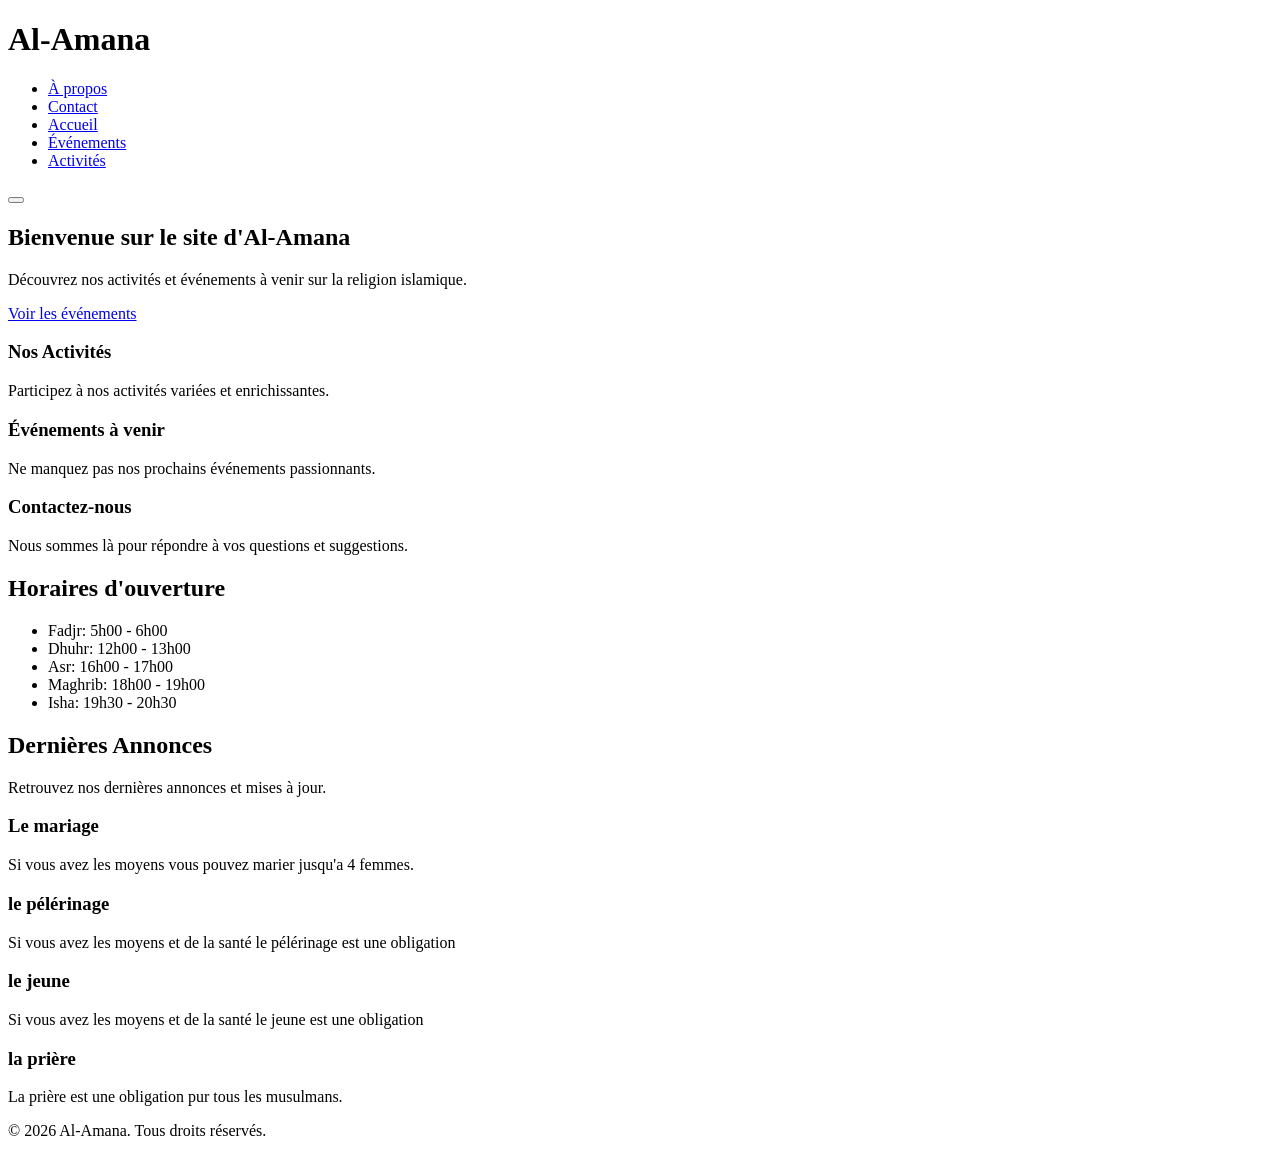
==== index.html @ 6936b7d3 "structure HTML des 5 pages" ====
<!DOCTYPE html> 
<html lang="fr">
<head>
    <meta charset="UTF-8">
    <link rel="stylesheet" href="style.css">
    <meta name="viewport" content="width=device-width, initial-scale=1.0">
    <title>Al-Amana</title>
</head>
<body>

        <header>
          <div class="logo">
              <h1>Al-Amana</h1>
          </div>
            <nav> 
                <ul>
                    <li><a href="apropos.html" >À propos</a></li>
                    <li><a href="contact.html" >Contact</a></li>
                    <li><a href="index.html" class="active" >Accueil</a></li>
                    <li><a href="evenements.html" >Événements</a></li>
                    <li><a href="activites.html" >Activités</a></li>
                </ul>
            </nav>
            <button class="menu-burger">
                <span></span>
                <span></span>  
                <span></span>
            </button>
        </header> 

        <main>
            <section class="hero">
                <h2>Bienvenue sur le site d'Al-Amana</h2>
                <p>Découvrez nos activités et événements à venir sur la religion islamique.</p>
                <a href="evenements.html" class="btn">Voir les événements</a>
            </section>
            <section class="features">
                <div class="feature">
                    <h3>Nos Activités</h3>
                    <p>Participez à nos activités variées et enrichissantes.</p>
                </div>
                <div class="feature">
                    <h3>Événements à venir</h3>
                    <p>Ne manquez pas nos prochains événements passionnants.</p>
                </div>
                <div class="feature">
                    <h3>Contactez-nous</h3>
                    <p>Nous sommes là pour répondre à vos questions et suggestions.</p>
                </div>
            </section>
            <section class="horaires">
                <h2>Horaires d'ouverture</h2>
                <ul>
                    <li>Fadjr: 5h00 - 6h00</li>
                    <li>Dhuhr: 12h00 - 13h00</li>
                    <li>Asr: 16h00 - 17h00</li>
                    <li>Maghrib: 18h00 - 19h00</li>
                    <li>Isha: 19h30 - 20h30</li>
                </ul>
            </section>
            <section class="annonces">
                        <h2>Dernières Annonces</h2>
                        <p>Retrouvez nos dernières annonces et mises à jour.</p>
                    
                   
                        <article class="annonce">
                        <h3>Le mariage</h3>
                        <p>Si vous avez les moyens vous pouvez marier jusqu'a 4 femmes.</p>
                        </article>
                    
                   
                        <article class="annonce">
                            <h3>le pélérinage</h3>
                            <p>Si vous avez les moyens et de la santé le pélérinage est une obligation</p>
                        </article>
                   
                   
                        <article class="annonce">
                            <h3>le jeune</h3>
                            <p>Si vous avez les moyens et de la santé le jeune est une obligation</p>
                        </article>
                    
                        <article class="annonce">
                            <h3>la prière</h3>
                            <p>La prière est une obligation pur tous les musulmans.</p>
                        </article>
            </section>
        </main> 
        <footer>
            <p>&copy; 2026 Al-Amana. Tous droits réservés.</p>
        </footer>

<script src="script.js"></script>
</body>
</html>
---- style.css ----
.logo{

}
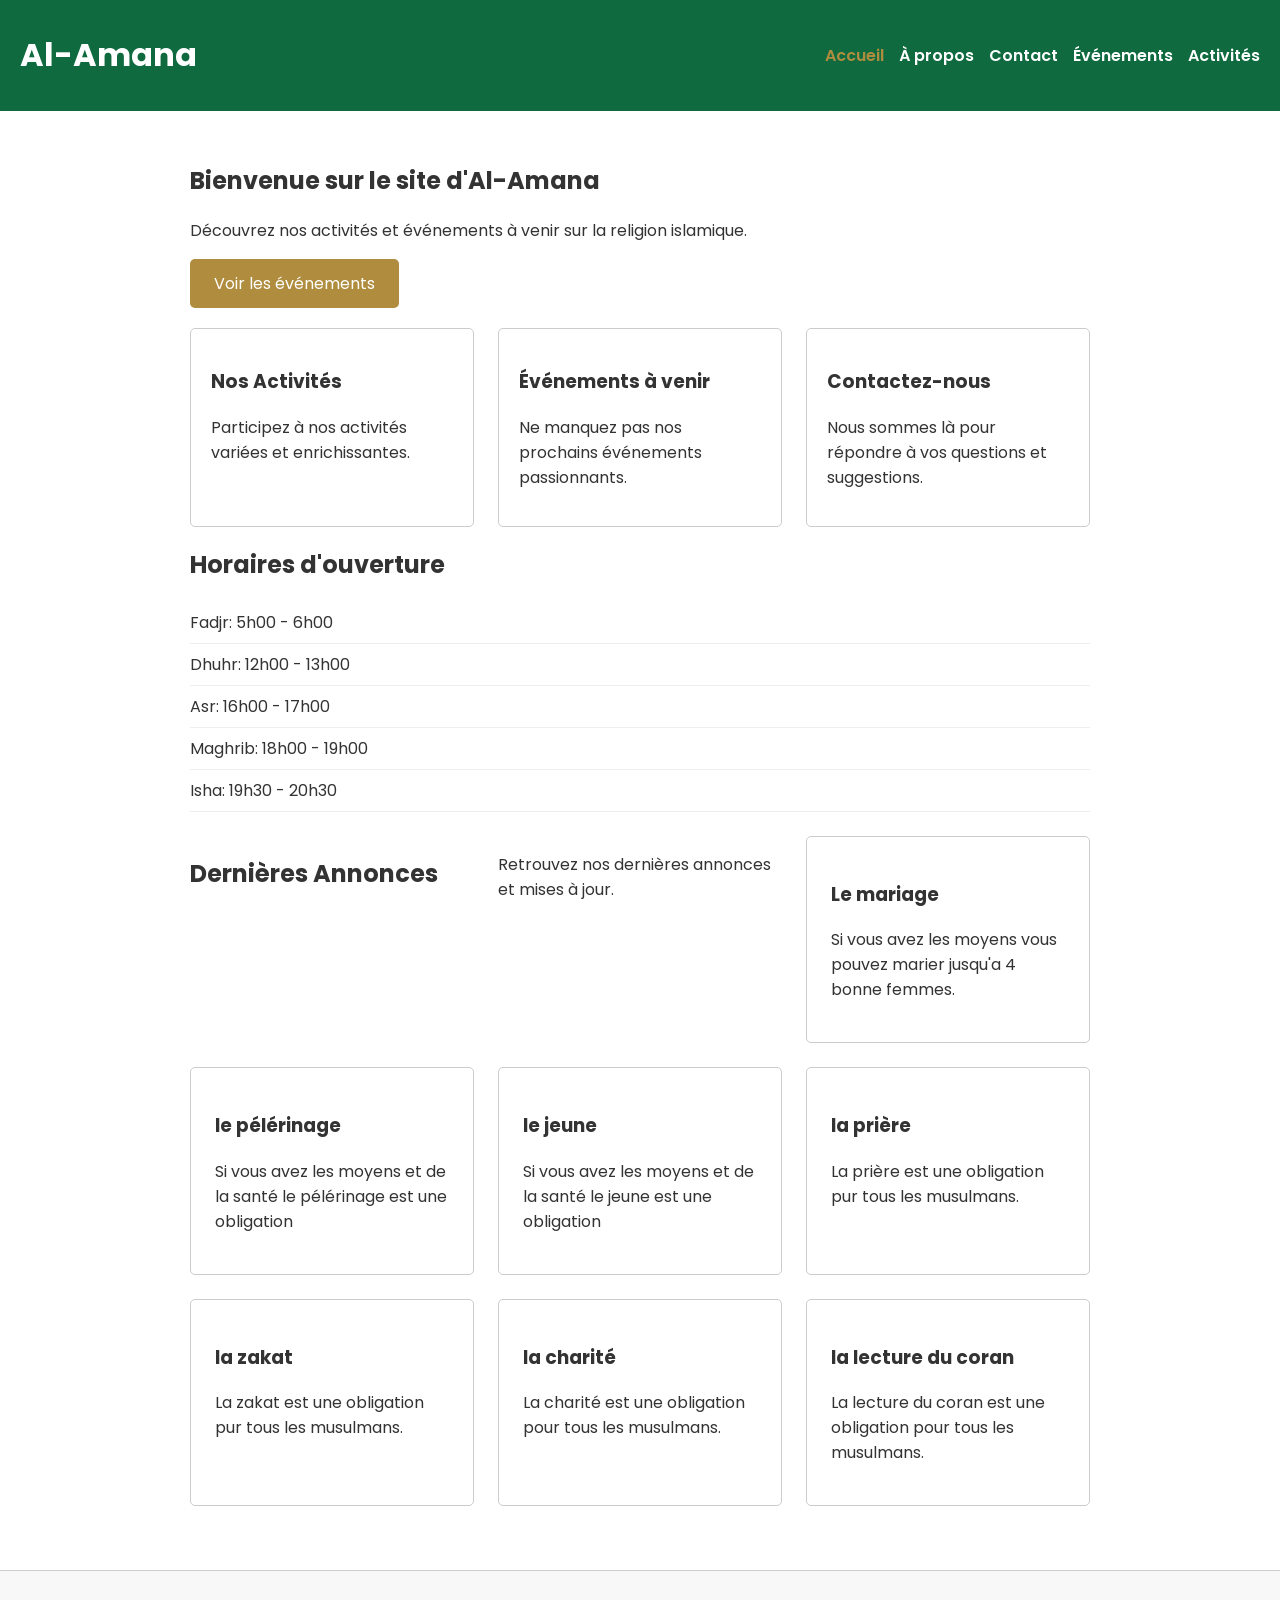
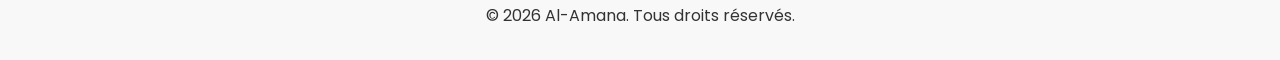
==== commit c884c5e0: "Charte graphique et responsive mobile" ====
--- a/index.html
+++ b/index.html
@@ -2,6 +2,9 @@
 <html lang="fr">
 <head>
     <meta charset="UTF-8">
+    <link rel="preconnect" href="https://fonts.googleapis.com">
+<link rel="preconnect" href="https://fonts.gstatic.com" crossorigin>
+<link href="https://fonts.googleapis.com/css2?family=Poppins:wght@400;600;700&display=swap" rel="stylesheet">
     <link rel="stylesheet" href="style.css">
     <meta name="viewport" content="width=device-width, initial-scale=1.0">
     <title>Al-Amana</title>
@@ -14,9 +17,9 @@
           </div>
             <nav> 
                 <ul>
+                    <li><a href="index.html" class="active" >Accueil</a></li>
                     <li><a href="apropos.html" >À propos</a></li>
-                    <li><a href="contact.html" >Contact</a></li>
-                    <li><a href="index.html" class="active" >Accueil</a></li>
+                    <li><a href="contacts.html" >Contact</a></li>             
                     <li><a href="evenements.html" >Événements</a></li>
                     <li><a href="activites.html" >Activités</a></li>
                 </ul>
@@ -65,7 +68,7 @@
                    
                         <article class="annonce">
                         <h3>Le mariage</h3>
-                        <p>Si vous avez les moyens vous pouvez marier jusqu'a 4 femmes.</p>
+                        <p>Si vous avez les moyens vous pouvez marier jusqu'a 4 bonne femmes.</p>
                         </article>
                     
                    
@@ -84,6 +87,19 @@
                             <h3>la prière</h3>
                             <p>La prière est une obligation pur tous les musulmans.</p>
                         </article>
+                        <article class="annonce">
+                            <h3>la zakat</h3>
+                            <p>La zakat est une obligation pur tous les musulmans.</p>
+                        </article>
+                        <article class="annonce">
+                            <h3>la charité</h3>
+                            <p>La charité est une obligation pour tous les musulmans.</p>
+                        </article>  
+                        <article class="annonce">
+                            <h3>la lecture du coran</h3>
+                            <p>La lecture du coran est une obligation pour tous les musulmans.</p>
+                        </article>
+                    
             </section>
         </main> 
         <footer>
--- a/style.css
+++ b/style.css
@@ -1,3 +1,164 @@
-.logo{
+:root {
+    --vert: #0F6B3F;
+    --dore: #B08D3E;
+    --gris-clair: #f5f5f5;
+    --blanc: #ffffff;
+}
 
-}+body {
+    font-family: 'Poppins', sans-serif;
+    color: #333;
+    margin: 0;
+}
+header{
+    background-color: var(--vert);
+    color: var(--blanc);
+    display: flex;
+    justify-content: space-between;
+    align-items: center;
+    padding: 10px 20px;
+}
+nav ul {
+    
+    list-style: none;
+    display: flex;
+    gap: 15px;
+    margin: 0;
+    padding: 0;
+}
+
+.features {
+    display: flex;
+    justify-content: space-around;
+    margin-top: 20px;
+    gap: 1.5rem;
+}
+.feature{
+    flex: 1;
+    padding: 20px;
+    border: 1px solid #ccc;
+    border-radius: 5px;
+}
+.activites-container, .evenements-container {
+    grid-template-columns: repeat(auto-fit, minmax(250px, 1fr));
+    display: grid;
+    gap: 1.5rem;
+    margin-top: 1.5rem;
+}
+.activites-card, .evenements-card {
+    padding: 1.5rem;
+    border: 1px solid #ccc;
+    border-radius: 5px;
+}
+.annonces {
+    display: grid;
+    grid-template-columns: repeat(auto-fit, minmax(250px, 1fr));
+    gap: 1.5rem;
+    margin-top: 1.5rem;
+}
+
+.annonce {
+    padding: 1.5rem;
+    border: 1px solid #ccc;
+    border-radius: 5px;
+}
+main {
+    max-width: 900px;
+    margin: 0 auto;
+    padding: 2rem;
+}
+
+.horaires ul {
+    list-style: none;
+    padding: 0;
+}
+
+.horaires li {
+    padding: 0.5rem 0;
+    border-bottom: 1px solid #eee;
+}
+form {
+    display: flex;
+    flex-direction: column;
+    gap: 1rem;
+    max-width: 500px;
+}
+
+form input, form textarea {
+    padding: 0.5rem;
+    border: 1px solid #ccc;
+    border-radius: 5px;
+}
+footer {
+    text-align: center;
+    padding: 1rem;
+    border-top: 1px solid #ccc;
+    margin-top: 2rem;
+    background-color: #f8f8f8;
+}
+nav a {
+    color: var(--blanc);
+    text-decoration: none;
+    font-weight: 600;
+}
+nav a:hover {
+    color: var(--dore);
+}
+nav a.active {
+   color: var(--dore);
+}
+.btn, form button[type="submit"] {
+    background-color: var(--dore);
+    color: var(--blanc);
+    border: none;
+    padding: 0.75rem 1.5rem;
+    border-radius: 5px;
+    text-decoration: none;
+    display: inline-block;
+    cursor: pointer;
+}
+.menu-burger {
+    display: none;
+    flex-direction: column;
+    cursor: pointer;
+    border:none;
+}
+.menu-burger span {
+    width: 25px;
+    height: 3px;
+    background-color: var(--blanc);
+    margin: 4px 0;
+}
+@media (max-width: 768px) {
+    nav ul {
+        display: none;
+        flex-direction: column;
+        background-color: var(--vert);
+        position: absolute;
+        top: 5%;
+        right: 0;
+        width: 100%;
+        border-radius: 5px;
+    }
+    .features{
+        flex-direction: column;
+        margin:10%;
+        padding: 5%;
+    }
+    .feature{
+        padding: 4%;
+        margin: 5%;
+    }
+    nav ul.show {
+        display: flex;
+    }
+    .menu-burger {
+        display: flex;
+    }
+    .feature{
+    flex: 1;
+    padding: 4%;
+    border: 1px solid #ccc;
+    border-radius: 5px;
+    }
+}
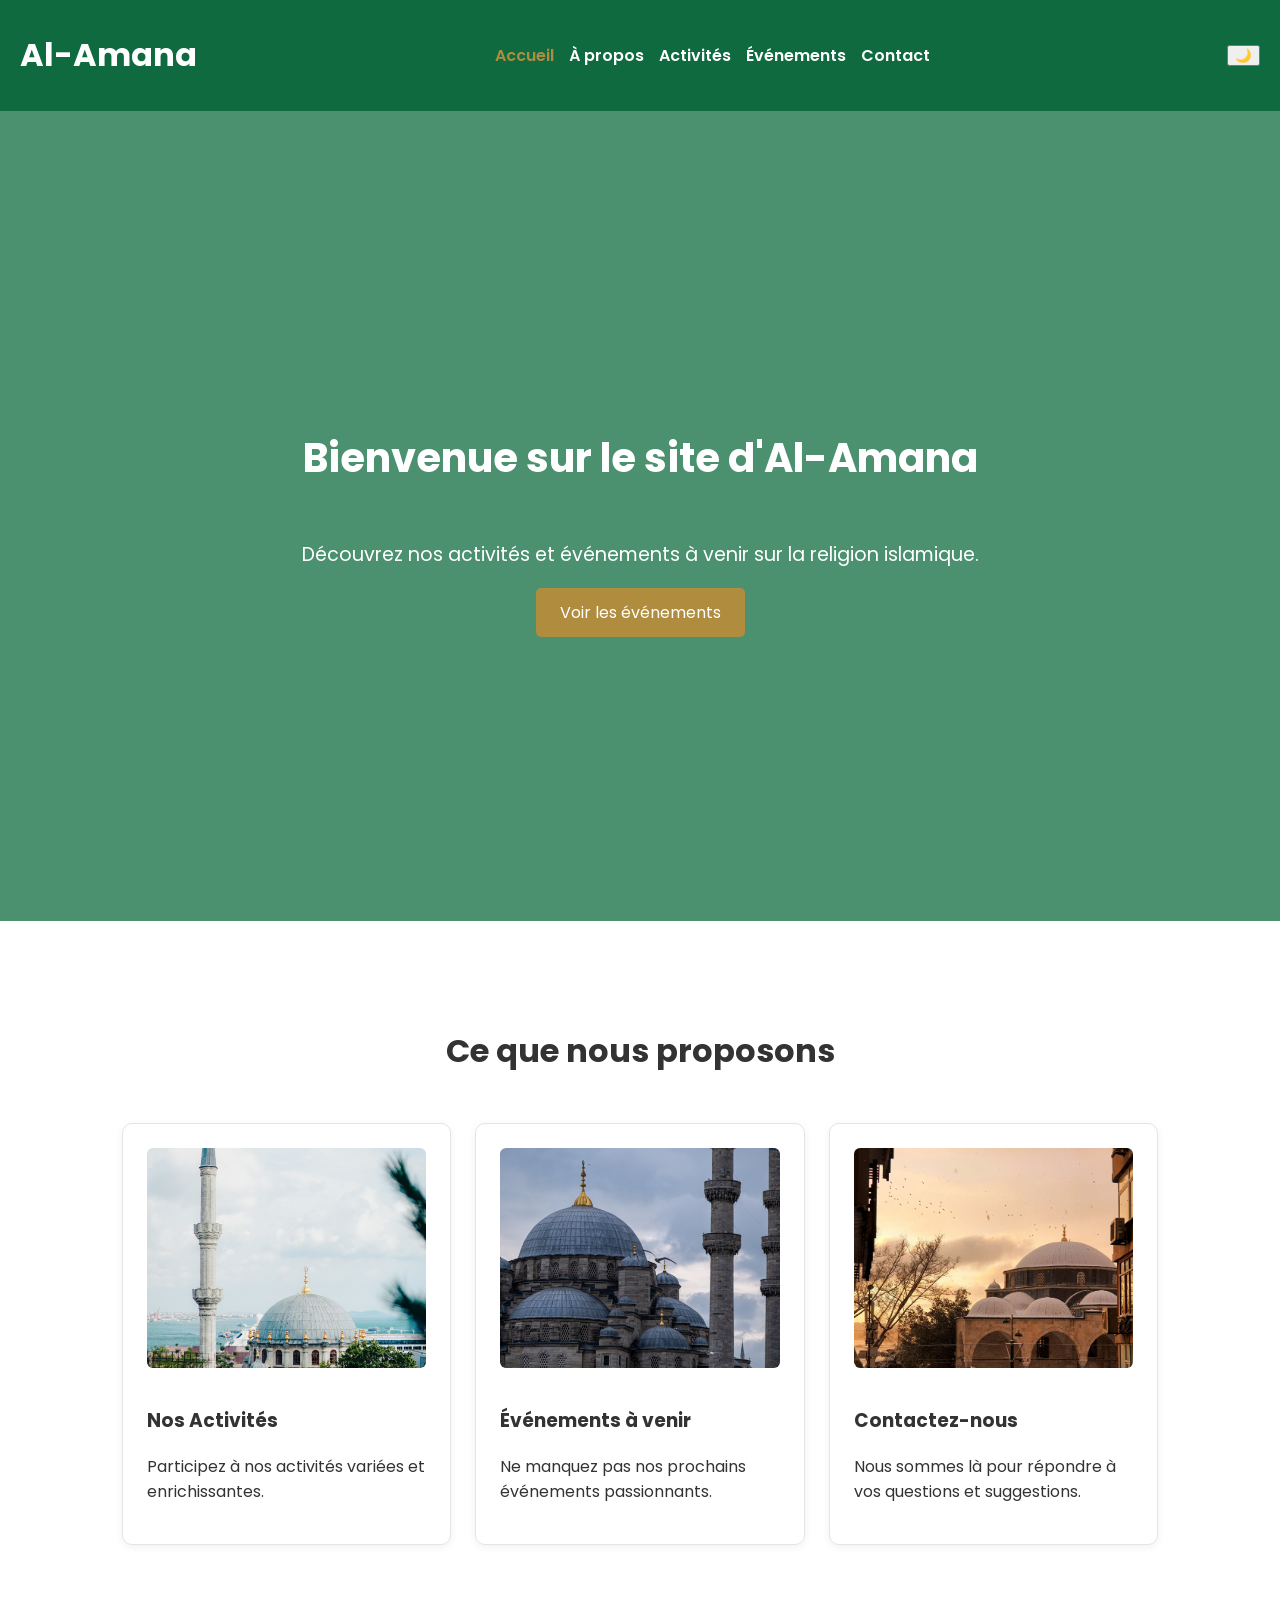
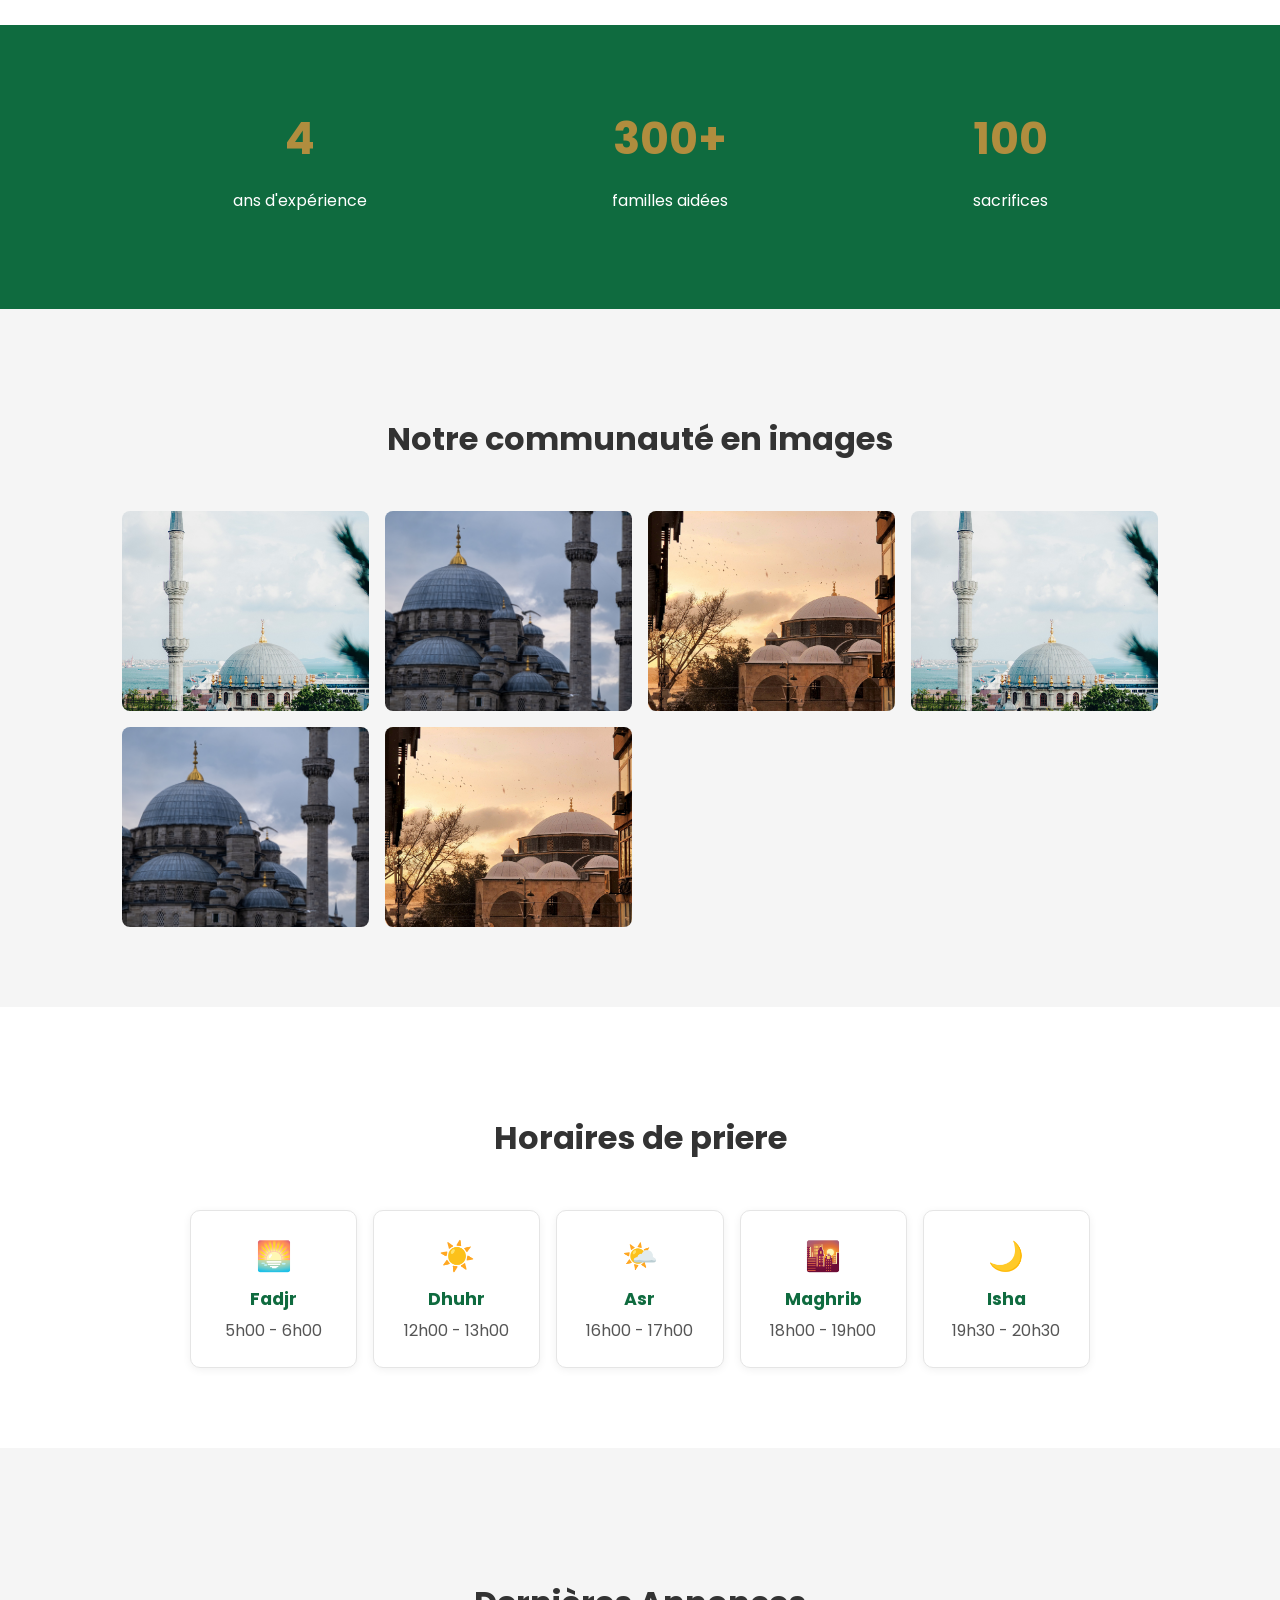
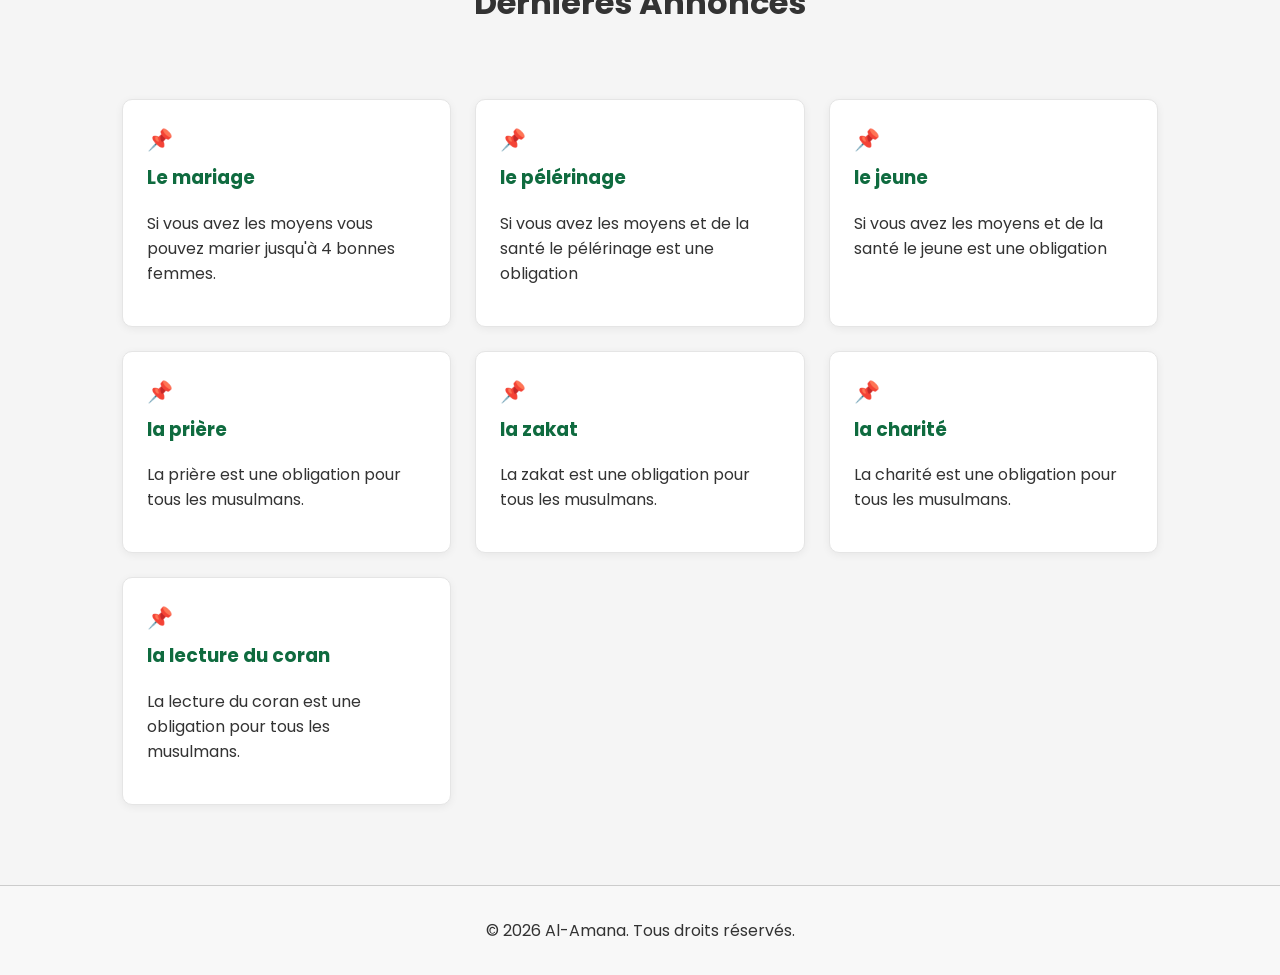
==== commit c75007cd: "finalisation du site vitrine avec le js et quelques ajout comme le changement de mode et etc" ====
--- a/index.html
+++ b/index.html
@@ -1,111 +1,176 @@
-<!DOCTYPE html> 
+<!DOCTYPE html>
 <html lang="fr">
 <head>
     <meta charset="UTF-8">
     <link rel="preconnect" href="https://fonts.googleapis.com">
-<link rel="preconnect" href="https://fonts.gstatic.com" crossorigin>
-<link href="https://fonts.googleapis.com/css2?family=Poppins:wght@400;600;700&display=swap" rel="stylesheet">
+    <link rel="preconnect" href="https://fonts.gstatic.com" crossorigin>
+    <link href="https://fonts.googleapis.com/css2?family=Poppins:wght@400;600;700&display=swap" rel="stylesheet">
     <link rel="stylesheet" href="style.css">
     <meta name="viewport" content="width=device-width, initial-scale=1.0">
     <title>Al-Amana</title>
 </head>
 <body>
 
-        <header>
-          <div class="logo">
-              <h1>Al-Amana</h1>
-          </div>
-            <nav> 
-                <ul>
-                    <li><a href="index.html" class="active" >Accueil</a></li>
-                    <li><a href="apropos.html" >À propos</a></li>
-                    <li><a href="contacts.html" >Contact</a></li>             
-                    <li><a href="evenements.html" >Événements</a></li>
-                    <li><a href="activites.html" >Activités</a></li>
-                </ul>
-            </nav>
-            <button class="menu-burger">
-                <span></span>
-                <span></span>  
-                <span></span>
-            </button>
-        </header> 
+    <header>
+        
+        <div class="logo">
+            <h1>Al-Amana</h1>
+        </div>
+        <nav>
+            <ul>
+                <li><a href="index.html" class="active">Accueil</a></li>
+                <li><a href="apropos.html">À propos</a></li>
+                <li><a href="activites.html">Activités</a></li>
+                <li><a href="evenements.html">Événements</a></li>
+                <li><a href="contacts.html">Contact</a></li>
+            </ul>
+        </nav>
 
-        <main>
-            <section class="hero">
-                <h2>Bienvenue sur le site d'Al-Amana</h2>
-                <p>Découvrez nos activités et événements à venir sur la religion islamique.</p>
-                <a href="evenements.html" class="btn">Voir les événements</a>
-            </section>
-            <section class="features">
-                <div class="feature">
-                    <h3>Nos Activités</h3>
-                    <p>Participez à nos activités variées et enrichissantes.</p>
+        <button class="menu-burger">
+            <span></span>
+            <span></span>
+            <span></span>
+        </button>
+        <button id="toggle-theme">🌙</button>
+    </header>
+
+    <main>
+        <section class="hero">
+            <h2>Bienvenue sur le site d'Al-Amana</h2>
+            <p>Découvrez nos activités et événements à venir sur la religion islamique.</p>
+            <a href="evenements.html" class="btn">Voir les événements</a>
+        </section>
+
+        <section class="section-full bg-blanc">
+            <div class="container">
+                <h2 class="section-title">Ce que nous proposons</h2>
+                <div class="features">
+                    <div class="feature">
+                        <img src="images/activite1.jpg" alt="Nos activités" loading="lazy">
+                        <h3>Nos Activités</h3>
+                        <p>Participez à nos activités variées et enrichissantes.</p>
+                    </div>
+                    <div class="feature">
+                        <img src="images/activite2.jpg" alt="Événements à venir" loading="lazy">
+                        <h3>Événements à venir</h3>
+                        <p>Ne manquez pas nos prochains événements passionnants.</p>
+                    </div>
+                    <div class="feature">
+                        <img src="images/activite3.jpg" alt="Contactez-nous" loading="lazy">
+                        <h3>Contactez-nous</h3>
+                        <p>Nous sommes là pour répondre à vos questions et suggestions.</p>
+                    </div>
                 </div>
-                <div class="feature">
-                    <h3>Événements à venir</h3>
-                    <p>Ne manquez pas nos prochains événements passionnants.</p>
+            </div>
+        </section>
+
+        <section class="section-full bg-vert">
+    <div class="container stats">
+        <div class="stat">
+            <span class="stat-num" data-target="7" data-step="0,5">0</span>
+            <p>ans d'expérience</p>
+        </div>
+        <div class="stat">
+            <span class="stat-num" data-target="500" data-step="100" data-suffix="+">0</span>
+            <p>familles aidées</p>
+        </div>
+        <div class="stat">
+            <span class="stat-num" data-target="300" data-step="100">0</span>
+            <p>sacrifices</p>
+        </div>
+    </div>
+</section>
+
+        <section class="section-full bg-gris">
+            <div class="container">
+                <h2 class="section-title">Notre communauté en images</h2>
+                <div class="galerie-grid">
+                    <img src="images/activite1.jpg" alt="Communauté" loading="lazy">
+                    <img src="images/activite2.jpg" alt="Communauté" loading="lazy">
+                    <img src="images/activite3.jpg" alt="Communauté" loading="lazy">
+                    <img src="images/activite1.jpg" alt="Communauté" loading="lazy">
+                    <img src="images/activite2.jpg" alt="Communauté" loading="lazy">
+                    <img src="images/activite3.jpg" alt="Communauté" loading="lazy">
                 </div>
-                <div class="feature">
-                    <h3>Contactez-nous</h3>
-                    <p>Nous sommes là pour répondre à vos questions et suggestions.</p>
-                </div>
-            </section>
-            <section class="horaires">
-                <h2>Horaires d'ouverture</h2>
-                <ul>
-                    <li>Fadjr: 5h00 - 6h00</li>
-                    <li>Dhuhr: 12h00 - 13h00</li>
-                    <li>Asr: 16h00 - 17h00</li>
-                    <li>Maghrib: 18h00 - 19h00</li>
-                    <li>Isha: 19h30 - 20h30</li>
-                </ul>
-            </section>
-            <section class="annonces">
-                        <h2>Dernières Annonces</h2>
-                        <p>Retrouvez nos dernières annonces et mises à jour.</p>
-                    
-                   
-                        <article class="annonce">
-                        <h3>Le mariage</h3>
-                        <p>Si vous avez les moyens vous pouvez marier jusqu'a 4 bonne femmes.</p>
-                        </article>
-                    
-                   
-                        <article class="annonce">
-                            <h3>le pélérinage</h3>
-                            <p>Si vous avez les moyens et de la santé le pélérinage est une obligation</p>
-                        </article>
-                   
-                   
-                        <article class="annonce">
-                            <h3>le jeune</h3>
-                            <p>Si vous avez les moyens et de la santé le jeune est une obligation</p>
-                        </article>
-                    
-                        <article class="annonce">
-                            <h3>la prière</h3>
-                            <p>La prière est une obligation pur tous les musulmans.</p>
-                        </article>
-                        <article class="annonce">
-                            <h3>la zakat</h3>
-                            <p>La zakat est une obligation pur tous les musulmans.</p>
-                        </article>
-                        <article class="annonce">
-                            <h3>la charité</h3>
-                            <p>La charité est une obligation pour tous les musulmans.</p>
-                        </article>  
-                        <article class="annonce">
-                            <h3>la lecture du coran</h3>
-                            <p>La lecture du coran est une obligation pour tous les musulmans.</p>
-                        </article>
-                    
-            </section>
-        </main> 
-        <footer>
-            <p>&copy; 2026 Al-Amana. Tous droits réservés.</p>
-        </footer>
+            </div>
+        </section>
 
-<script src="script.js"></script>
+        <section class="section-full bg-blanc horaires">
+    <div class="container">
+        <h2 class="section-title">Horaires de priere</h2>
+        <div class="horaires-grid">
+            <div class="horaire-card">
+                <span class="icone">🌅</span>
+                <h3>Fadjr</h3>
+                <p>5h00 - 6h00</p>
+            </div>
+            <div class="horaire-card">
+                <span class="icone">☀️</span>
+                <h3>Dhuhr</h3>
+                <p>12h00 - 13h00</p>
+            </div>
+            <div class="horaire-card">
+                <span class="icone">🌤️</span>
+                <h3>Asr</h3>
+                <p>16h00 - 17h00</p>
+            </div>
+            <div class="horaire-card">
+                <span class="icone">🌇</span>
+                <h3>Maghrib</h3>
+                <p>18h00 - 19h00</p>
+            </div>
+            <div class="horaire-card">
+                <span class="icone">🌙</span>
+                <h3>Isha</h3>
+                <p>19h30 - 20h30</p>
+            </div>
+        </div>
+    </div>
+</section>
+
+        <section class="section-full bg-gris">
+            <div class="container annonces">
+                <h2 class="section-title" style="grid-column: 1 / -1;">Dernières Annonces</h2>
+
+                <article class="annonce">
+                    <h3>Le mariage</h3>
+                    <p>Si vous avez les moyens vous pouvez marier jusqu'à 4 bonnes femmes.</p>
+                </article>
+
+                <article class="annonce">
+                    <h3>le pélérinage</h3>
+                    <p>Si vous avez les moyens et de la santé le pélérinage est une obligation</p>
+                </article>
+
+                <article class="annonce">
+                    <h3>le jeune</h3>
+                    <p>Si vous avez les moyens et de la santé le jeune est une obligation</p>
+                </article>
+
+                <article class="annonce">
+                    <h3>la prière</h3>
+                    <p>La prière est une obligation pour tous les musulmans.</p>
+                </article>
+                <article class="annonce">
+                    <h3>la zakat</h3>
+                    <p>La zakat est une obligation pour tous les musulmans.</p>
+                </article>
+                <article class="annonce">
+                    <h3>la charité</h3>
+                    <p>La charité est une obligation pour tous les musulmans.</p>
+                </article>
+                <article class="annonce">
+                    <h3>la lecture du coran</h3>
+                    <p>La lecture du coran est une obligation pour tous les musulmans.</p>
+                </article>
+            </div>
+        </section>
+    </main>
+
+    <footer>
+        <p>&copy; 2026 Al-Amana. Tous droits réservés.</p>
+    </footer>
+
+    <script src="script.js"></script>
 </body>
 </html>
--- a/style.css
+++ b/style.css
@@ -5,21 +5,27 @@
     --blanc: #ffffff;
 }
 
+* {
+    box-sizing: border-box;
+}
+
 body {
     font-family: 'Poppins', sans-serif;
     color: #333;
     margin: 0;
 }
-header{
+
+header {
     background-color: var(--vert);
     color: var(--blanc);
     display: flex;
     justify-content: space-between;
     align-items: center;
     padding: 10px 20px;
-}
+    position: relative;
+}
+
 nav ul {
-    
     list-style: none;
     display: flex;
     gap: 15px;
@@ -27,86 +33,185 @@
     padding: 0;
 }
 
-.features {
-    display: flex;
-    justify-content: space-around;
-    margin-top: 20px;
-    gap: 1.5rem;
-}
-.feature{
-    flex: 1;
-    padding: 20px;
-    border: 1px solid #ccc;
-    border-radius: 5px;
-}
-.activites-container, .evenements-container {
-    grid-template-columns: repeat(auto-fit, minmax(250px, 1fr));
+/* ---- Structure full-bleed ---- */
+main {
+    width: 100%;
+    padding: 0;
+    max-width: none;
+    margin: 0;
+}
+
+.container {
+    max-width: 1100px;
+    margin: 0 auto;
+    padding: 0 2rem;
+}
+
+/* ---- Hero plein écran ---- */
+.hero {
+    min-height: 90vh;
+    display: flex;
+    flex-direction: column;
+    justify-content: center;
+    align-items: center;
+    text-align: center;
+    background: linear-gradient(rgba(15,107,63,0.75), rgba(15,107,63,0.75)),
+                url('images/hero-bg.jpg') center/cover no-repeat;
+    color: var(--blanc);
+    padding: 2rem;
+}
+
+.hero h2, .hero p { color: var(--blanc); }
+.hero h2 { font-size: 2.5rem; max-width: 800px; }
+.hero p { font-size: 1.2rem; max-width: 700px; }
+
+/* ---- Bannières photo pages intérieures ---- */
+.page-hero {
+    min-height: 40vh;
+    display: flex;
+    flex-direction: column;
+    justify-content: center;
+    align-items: center;
+    text-align: center;
+    color: var(--blanc);
+    padding: 2rem;
+    background-size: cover;
+    background-position: center;
+}
+.page-hero h2 { color: var(--blanc); font-size: 2.2rem; }
+
+.hero-activites { background: linear-gradient(rgba(15,107,63,0.75), rgba(15,107,63,0.75)), url('images/photo1.jpg') center/cover no-repeat; }
+.hero-evenements { background: linear-gradient(rgba(15,107,63,0.75), rgba(15,107,63,0.75)), url('images/photo2.jpg') center/cover no-repeat; }
+.hero-apropos { background: linear-gradient(rgba(15,107,63,0.75), rgba(15,107,63,0.75)), url('images/photo3.jpg') center/cover no-repeat; }
+.hero-contacts { background: linear-gradient(rgba(15,107,63,0.75), rgba(15,107,63,0.75)), url('images/photo4.jpg') center/cover no-repeat; }
+
+/* ---- Sections full-width en bandes ---- */
+.section-full { width: 100%; padding: 5rem 0; }
+.bg-blanc { background-color: var(--blanc); }
+.bg-gris { background-color: var(--gris-clair); }
+.bg-vert { background-color: var(--vert); color: var(--blanc); }
+.bg-vert h2 { color: var(--blanc); }
+
+.section-title {
+    text-align: center;
+    font-size: 2rem;
+    margin-bottom: 3rem;
+}
+
+/* ---- Cards génériques (feature, activité, événement, annonce) ---- */
+.features { display: flex; justify-content: space-around; gap: 1.5rem; flex-wrap: wrap; }
+
+.feature,
+.activites-card,
+.evenements-card,
+.annonce {
+    background-color: var(--blanc);
+    border: 1px solid #e5e5e5;
+    border-radius: 10px;
+    padding: 1.5rem;
+    box-shadow: 0 2px 8px rgba(0,0,0,0.06);
+    transition: transform 0.25s ease, box-shadow 0.25s ease;
+}
+
+.feature:hover,
+.activites-card:hover,
+.evenements-card:hover,
+.annonce:hover {
+    transform: translateY(-6px);
+    box-shadow: 0 10px 24px rgba(0,0,0,0.12);
+}
+
+.feature { flex: 1; min-width: 260px; }
+
+.feature img,
+.activites-card img,
+.evenements-card img {
+    width: 100%;
+    height: 220px;
+    object-fit: cover;
+    border-radius: 6px;
+    margin-bottom: 0.75rem;
+}
+
+/* ---- Galerie photo ---- */
+.galerie-grid {
+    display: grid;
+    grid-template-columns: repeat(auto-fit, minmax(220px, 1fr));
+    gap: 1rem;
+}
+.galerie-grid img {
+    width: 100%;
+    height: 200px;
+    object-fit: cover;
+    border-radius: 8px;
+    transition: transform 0.3s;
+}
+.galerie-grid img:hover { transform: scale(1.03); }
+
+/* ---- Stats ---- */
+.stats { display: flex; justify-content: space-around; text-align: center; flex-wrap: wrap; gap: 1.5rem; }
+.stat-num { font-size: 2.8rem; font-weight: 700; color: var(--dore); display: block; }
+
+/* ---- Activités / Événements / Annonces grids ---- */
+.activites-container, .evenements-container, .annonces {
+    grid-template-columns: repeat(auto-fit, minmax(260px, 1fr));
     display: grid;
     gap: 1.5rem;
     margin-top: 1.5rem;
 }
-.activites-card, .evenements-card {
-    padding: 1.5rem;
-    border: 1px solid #ccc;
-    border-radius: 5px;
-}
-.annonces {
+
+.annonce h3 { color: var(--vert); margin-top: 0; }
+.annonce::before {
+    content: "📌";
+    display: inline-block;
+    margin-bottom: 0.5rem;
+    font-size: 1.3rem;
+}
+
+/* ---- Horaires — redesign en cards ---- */
+.horaires-grid {
     display: grid;
-    grid-template-columns: repeat(auto-fit, minmax(250px, 1fr));
-    gap: 1.5rem;
-    margin-top: 1.5rem;
-}
-
-.annonce {
-    padding: 1.5rem;
-    border: 1px solid #ccc;
-    border-radius: 5px;
-}
-main {
+    grid-template-columns: repeat(auto-fit, minmax(140px, 1fr));
+    gap: 1rem;
     max-width: 900px;
     margin: 0 auto;
-    padding: 2rem;
-}
-
-.horaires ul {
-    list-style: none;
-    padding: 0;
-}
-
-.horaires li {
-    padding: 0.5rem 0;
-    border-bottom: 1px solid #eee;
-}
-form {
-    display: flex;
-    flex-direction: column;
-    gap: 1rem;
-    max-width: 500px;
-}
-
-form input, form textarea {
-    padding: 0.5rem;
-    border: 1px solid #ccc;
-    border-radius: 5px;
-}
+}
+
+.horaire-card {
+    background-color: var(--blanc);
+    border: 1px solid #e5e5e5;
+    border-radius: 10px;
+    padding: 1.5rem 1rem;
+    text-align: center;
+    box-shadow: 0 2px 8px rgba(0,0,0,0.06);
+    transition: transform 0.25s ease, box-shadow 0.25s ease;
+}
+
+.horaire-card:hover {
+    transform: translateY(-4px);
+    box-shadow: 0 10px 24px rgba(0,0,0,0.12);
+}
+
+.horaire-card .icone { font-size: 1.8rem; display: block; margin-bottom: 0.5rem; }
+.horaire-card h3 { margin: 0 0 0.4rem; color: var(--vert); font-size: 1.1rem; }
+.horaire-card p { margin: 0; color: #555; }
+
+/* ---- Formulaire ---- */
+form { display: flex; flex-direction: column; gap: 1rem; max-width: 500px; margin: 0 auto; }
+form input, form textarea { padding: 0.5rem; border: 1px solid #ccc; border-radius: 5px; }
+.erreur { color: red; font-size: 0.85rem; }
+
 footer {
     text-align: center;
     padding: 1rem;
     border-top: 1px solid #ccc;
-    margin-top: 2rem;
     background-color: #f8f8f8;
 }
-nav a {
-    color: var(--blanc);
-    text-decoration: none;
-    font-weight: 600;
-}
-nav a:hover {
-    color: var(--dore);
-}
-nav a.active {
-   color: var(--dore);
-}
+
+nav a { color: var(--blanc); text-decoration: none; font-weight: 600; }
+nav a:hover { color: var(--dore); }
+nav a.active { color: var(--dore); }
+
 .btn, form button[type="submit"] {
     background-color: var(--dore);
     color: var(--blanc);
@@ -116,49 +221,77 @@
     text-decoration: none;
     display: inline-block;
     cursor: pointer;
-}
-.menu-burger {
-    display: none;
-    flex-direction: column;
-    cursor: pointer;
-    border:none;
-}
-.menu-burger span {
-    width: 25px;
-    height: 3px;
-    background-color: var(--blanc);
-    margin: 4px 0;
-}
+    transition: background-color 0.2s;
+}
+.btn:hover, form button[type="submit"]:hover { background-color: #96742f; }
+
+.menu-burger { display: none; flex-direction: column; cursor: pointer; border: none; background: none; }
+.menu-burger span { width: 25px; height: 3px; background-color: var(--blanc); margin: 4px 0; }
+
 @media (max-width: 768px) {
     nav ul {
         display: none;
         flex-direction: column;
         background-color: var(--vert);
         position: absolute;
-        top: 5%;
+        top: 100%;
         right: 0;
         width: 100%;
         border-radius: 5px;
     }
-    .features{
-        flex-direction: column;
-        margin:10%;
-        padding: 5%;
-    }
-    .feature{
-        padding: 4%;
-        margin: 5%;
-    }
-    nav ul.show {
-        display: flex;
-    }
-    .menu-burger {
-        display: flex;
-    }
-    .feature{
-    flex: 1;
-    padding: 4%;
-    border: 1px solid #ccc;
-    border-radius: 5px;
-    }
-}
+    .hero h2 { font-size: 1.8rem; }
+    .features { flex-direction: column; }
+    nav ul.show { display: flex; }
+    .menu-burger { display: flex; }
+    .stats { flex-direction: column; }
+}
+
+body.dark-mode { background-color: #1a1a1a; color: #f0f0f0; }
+
+body.dark-mode .feature,
+body.dark-mode .activites-card,
+body.dark-mode .evenements-card,
+body.dark-mode .annonce,
+body.dark-mode .horaire-card {
+    background-color: #2a2a2a;
+    border-color: #444;
+    color: #f0f0f0;
+}
+
+body.dark-mode .bg-blanc { background-color: #1a1a1a; }
+body.dark-mode .bg-gris { background-color: #222; }
+
+body.dark-mode .annonce h3,
+body.dark-mode .horaire-card h3 {
+    color: var(--dore);
+}
+
+body.dark-mode footer {
+    background-color: #111;
+    color: #f0f0f0;
+    border-top-color: #444;
+}
+
+body.dark-mode form input,
+body.dark-mode form textarea {
+    background-color: #2a2a2a;
+    color: #f0f0f0;
+    border-color: #555;
+}
+body, .feature, .activites-card, .evenements-card, .annonce, .horaire-card,
+.bg-blanc, .bg-gris, footer, form input, form textarea {
+    transition: background-color 0.3s ease, color 0.3s ease, border-color 0.3s ease;
+}
+
+body.dark-mode .hero,
+body.dark-mode .page-hero {
+    filter: brightness(0.6);
+}
+
+body.dark-mode header {
+    background-color: #0a3d24;
+}
+
+body.dark-mode .bg-vert {
+    background-color: #0a3d24;
+}
